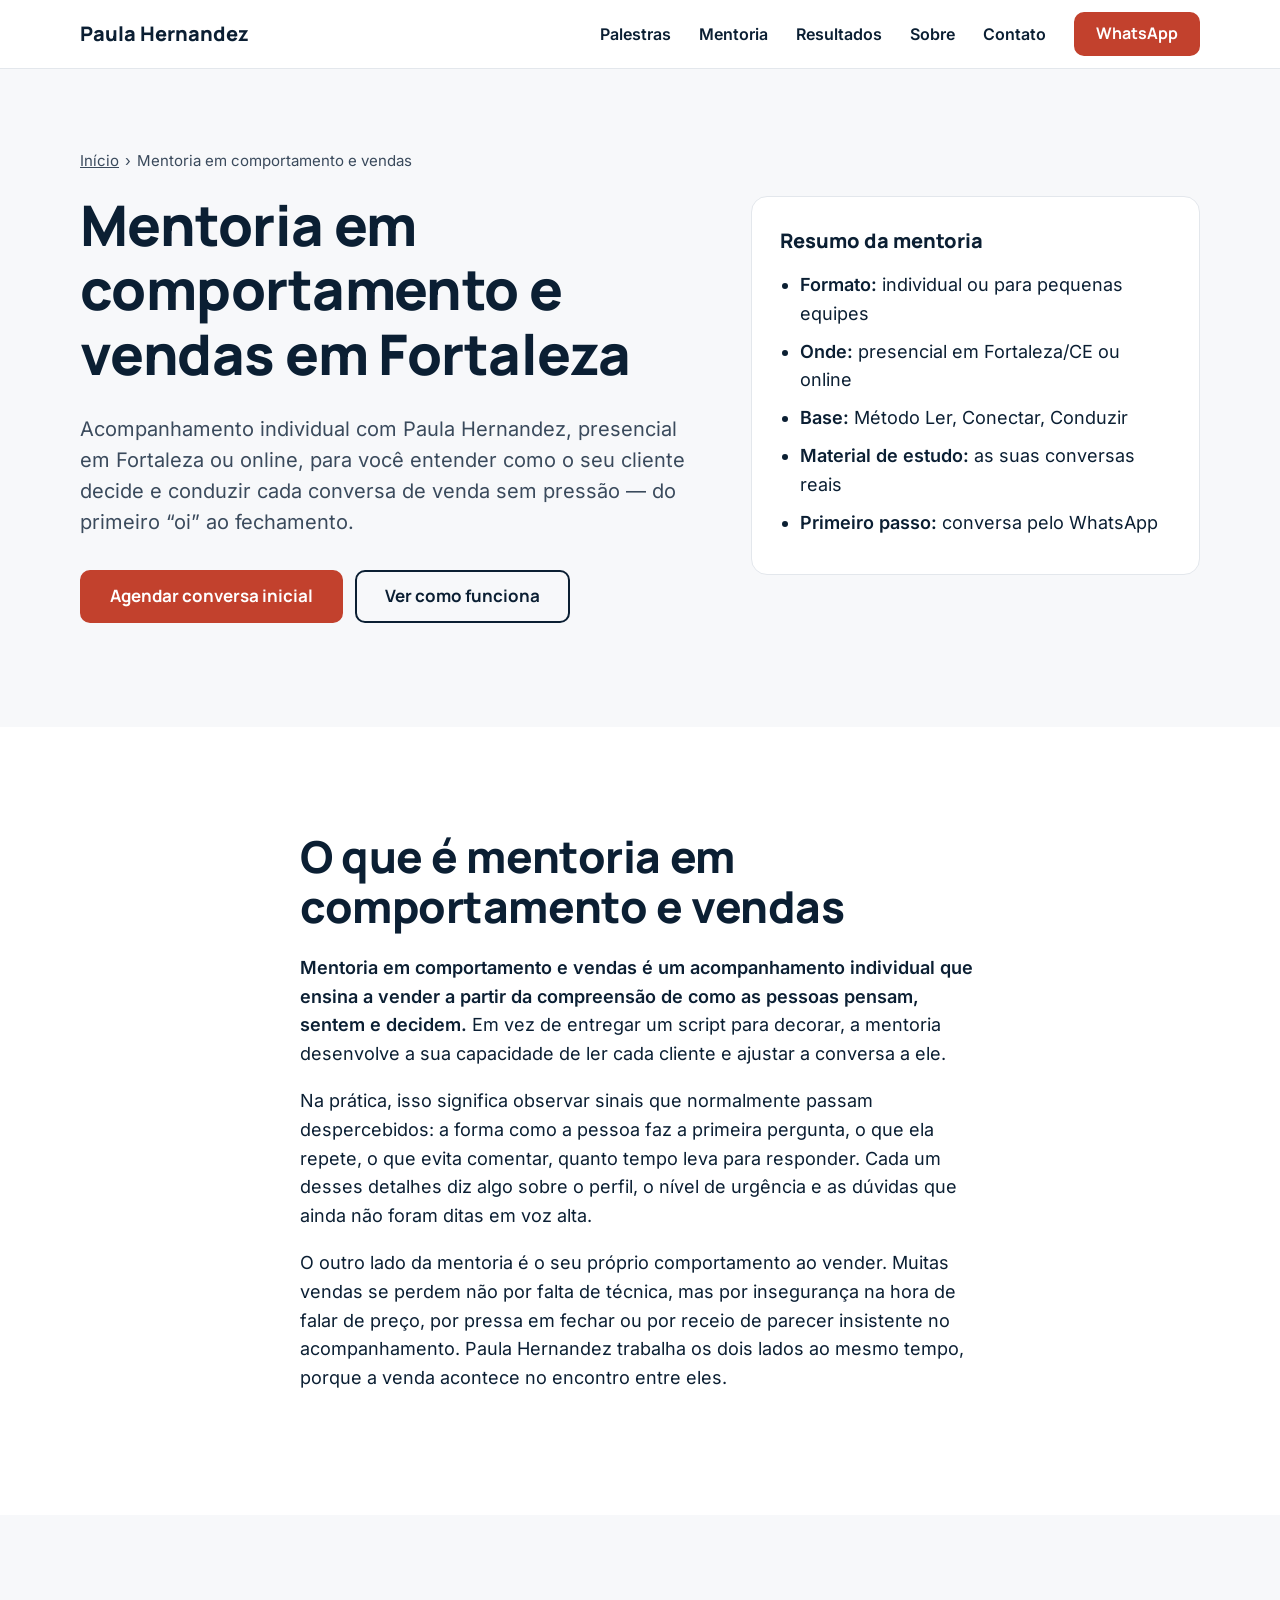
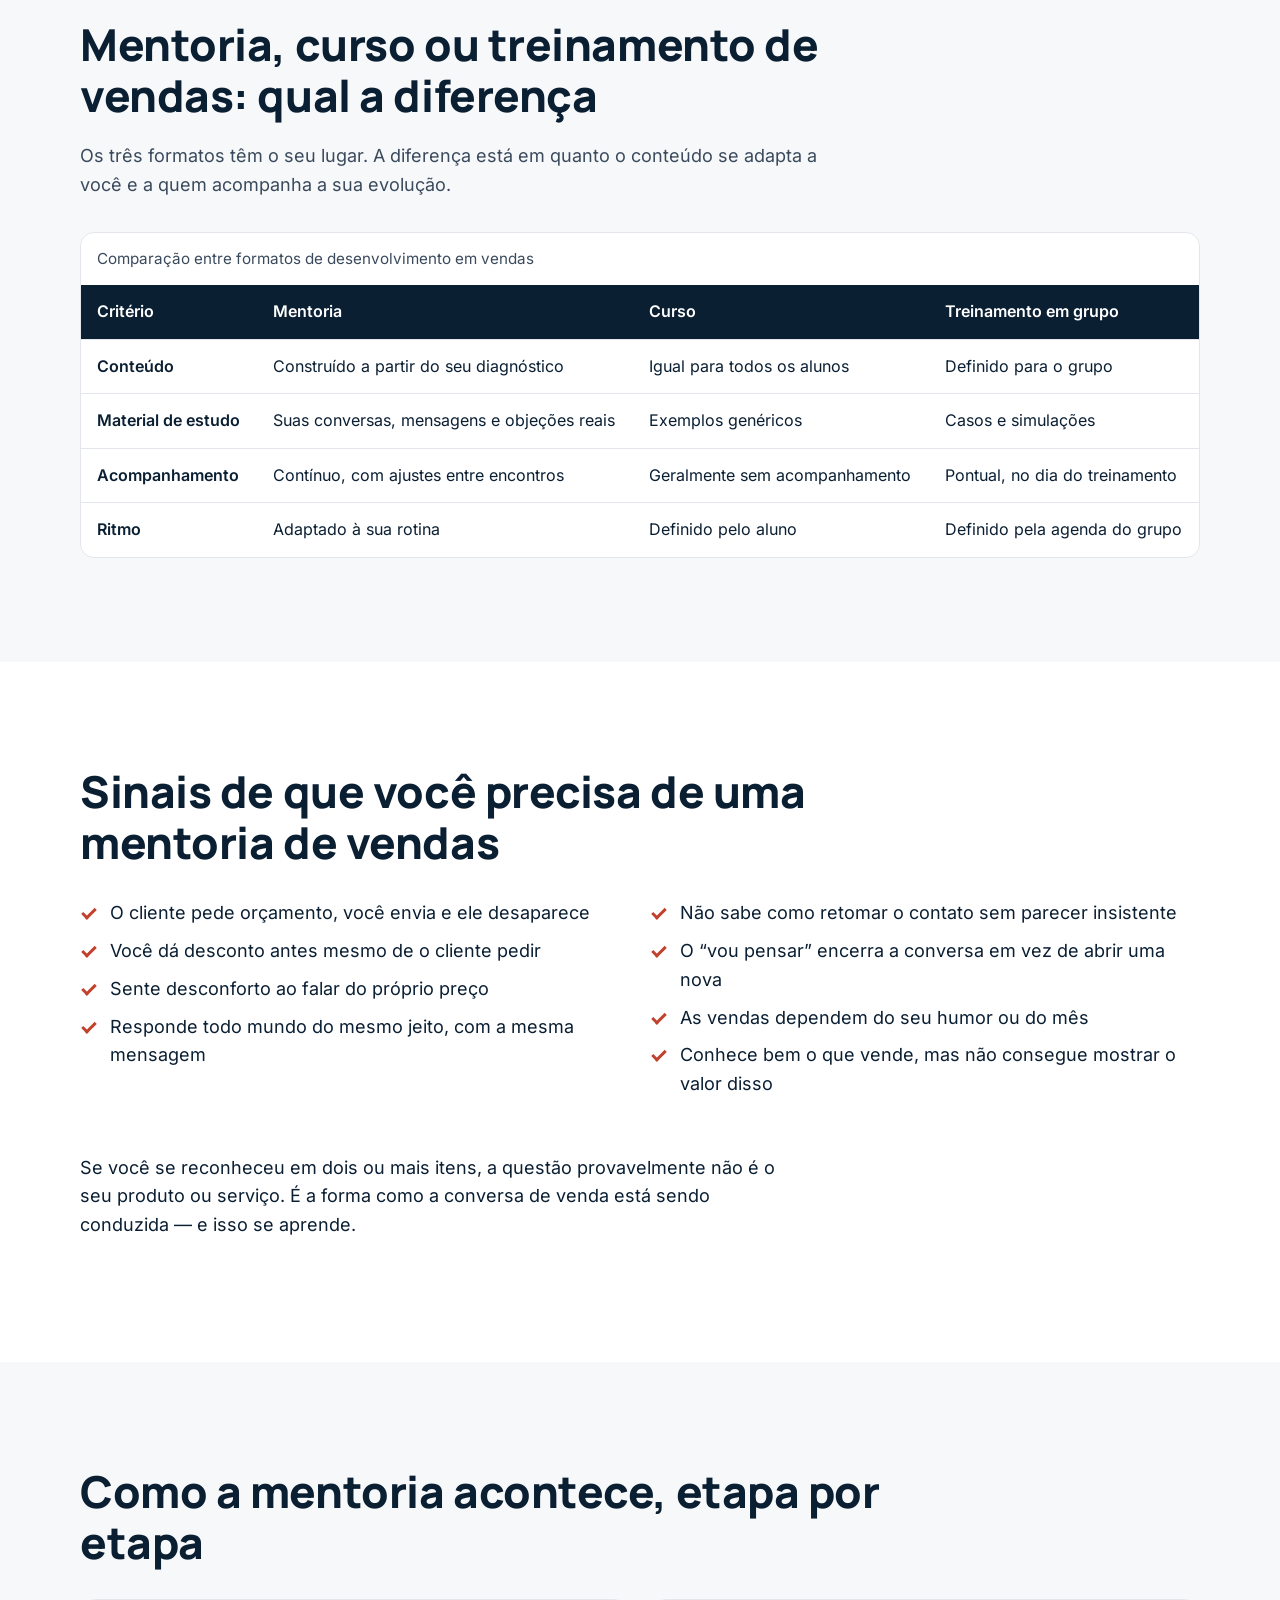
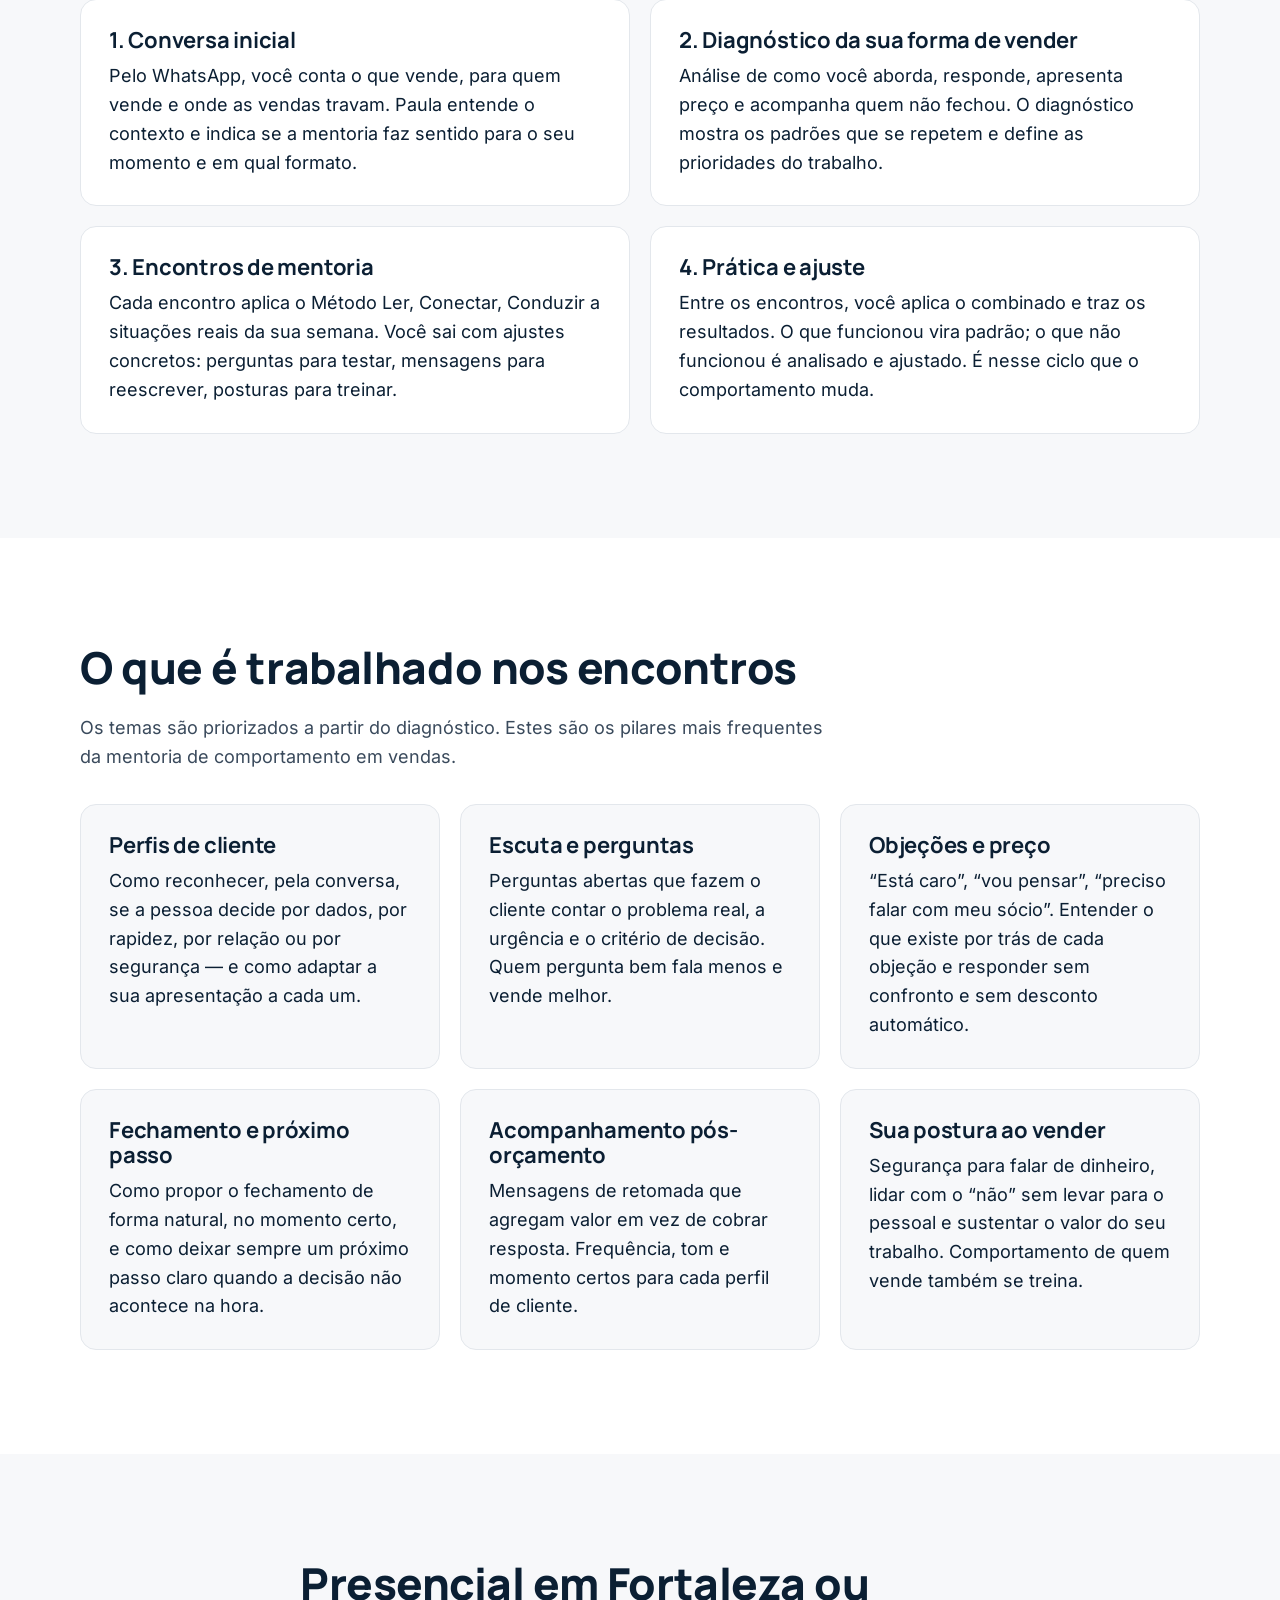
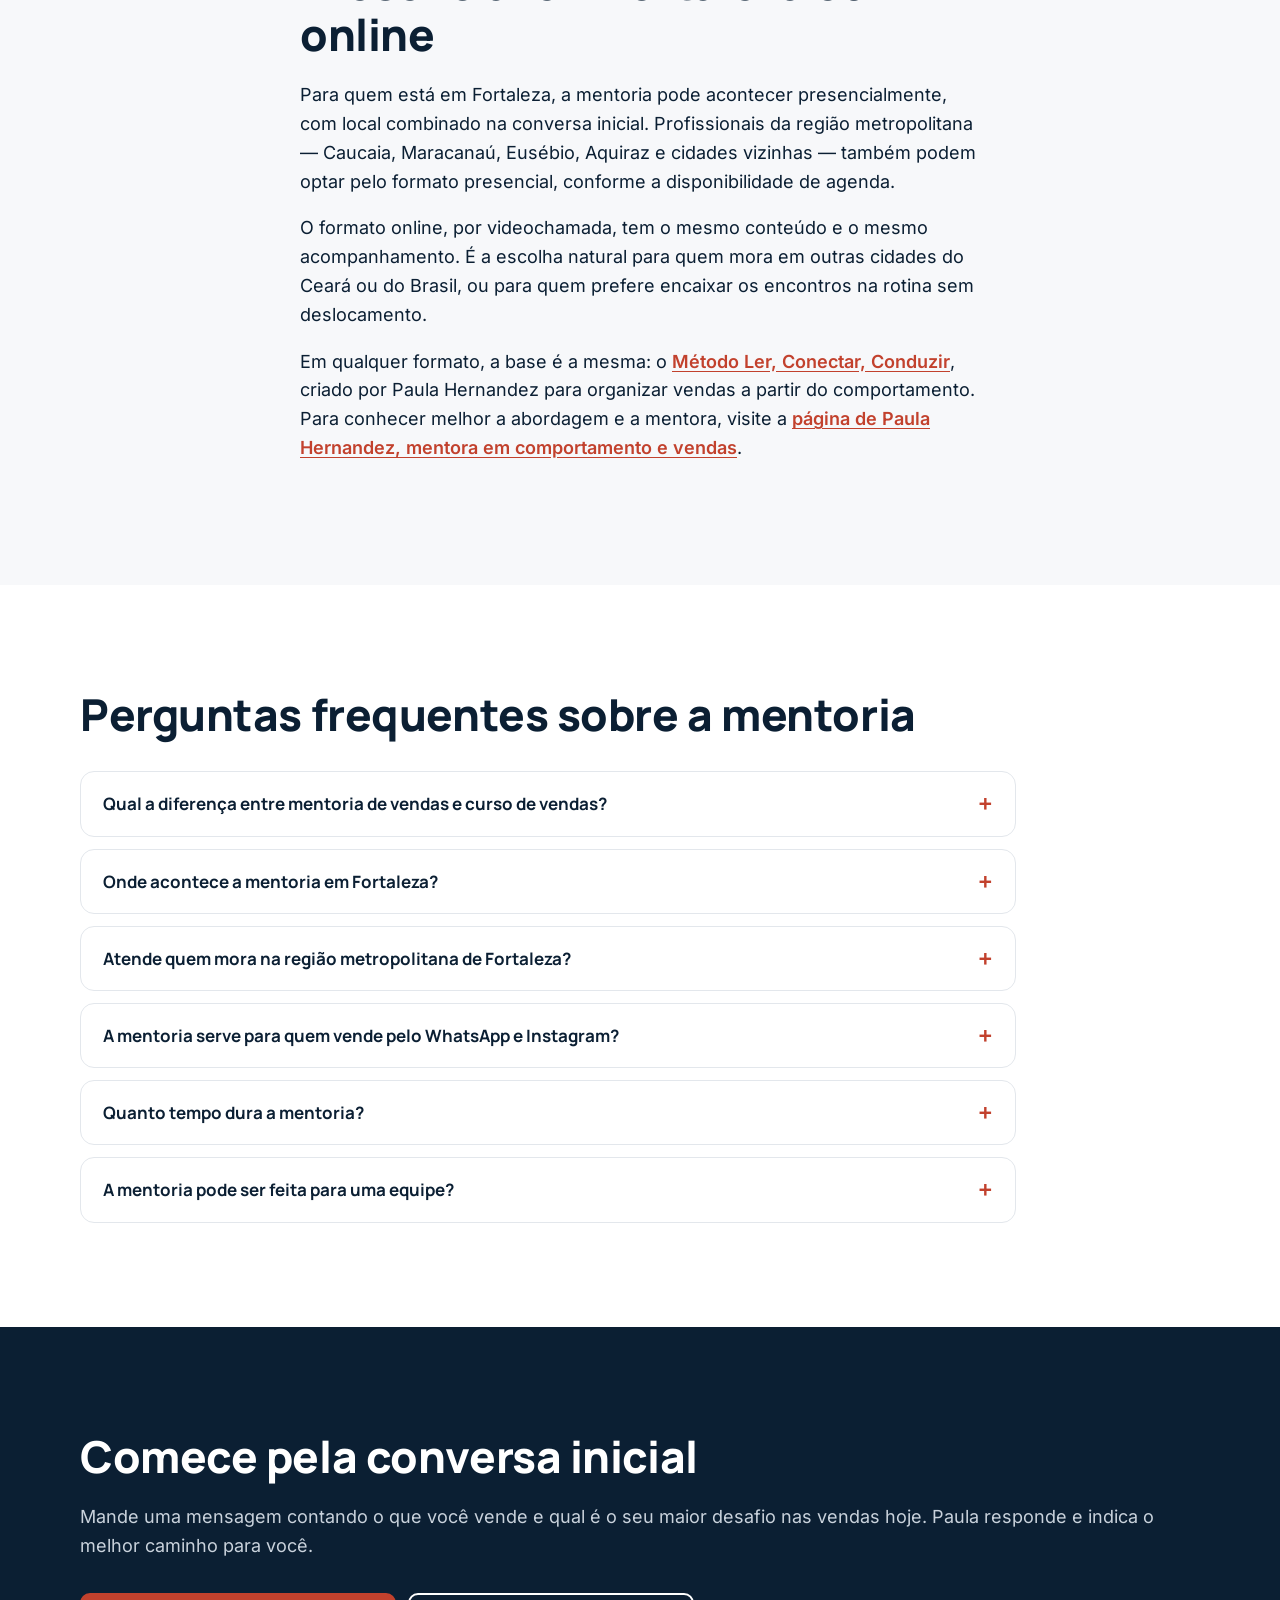
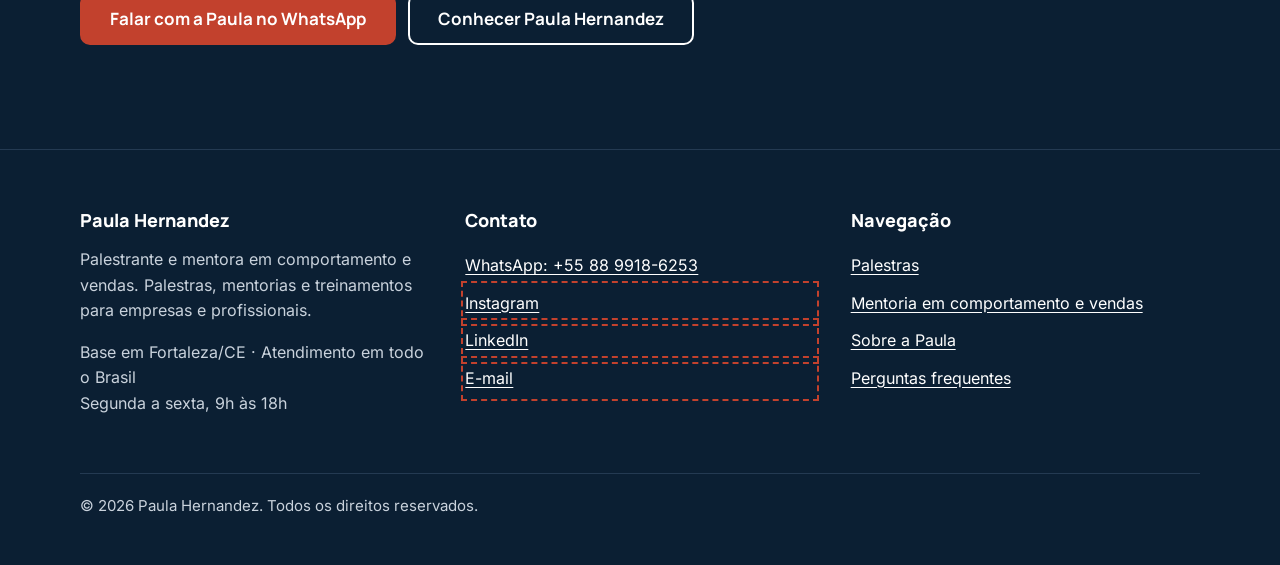
==== mentoria-em-comportamento-e-vendas-em-fortaleza/index.html @ c7774235 "Site estático Paula Hernandez: raiz + cluster de mentoria - Página raiz de vendas: hero, autoridade," ====
<!DOCTYPE html>
<html lang="pt-BR"><head>
<meta charset="UTF-8"/>
<meta name="viewport" content="width=device-width, initial-scale=1.0"/>
<title>Mentoria em Comportamento e Vendas em Fortaleza/CE</title>
<meta name="description" content="Mentoria individual em comportamento e vendas em Fortaleza, presencial ou online: leia o cliente, trate objeções sem pressão e feche mais com método próprio."/>
<meta name="robots" content="index, follow, max-image-preview:large, max-snippet:-1, max-video-preview:-1"/>
<link rel="canonical" href="https://paulahernandezoficial.com.br/mentoria-em-comportamento-e-vendas-em-fortaleza/"/>
<meta name="theme-color" content="#0B1F33"/>
<link rel="icon" type="image/webp" href="../favicon.webp"/>
<link rel="apple-touch-icon" href="../favicon.png"/>
<link rel="manifest" href="../site.webmanifest"/>
<meta name="author" content="Paula Hernandez"/>
<meta property="og:type" content="website"/>
<meta property="og:locale" content="pt_BR"/>
<meta property="og:site_name" content="Paula Hernandez"/>
<meta property="og:url" content="https://paulahernandezoficial.com.br/mentoria-em-comportamento-e-vendas-em-fortaleza/"/>
<meta property="og:title" content="Mentoria em Comportamento e Vendas em Fortaleza/CE"/>
<meta property="og:description" content="Mentoria individual em comportamento e vendas em Fortaleza, presencial ou online: leia o cliente, trate objeções sem pressão e feche mais com método próprio."/>
<meta property="og:image" content="https://paulahernandezoficial.com.br/og-paula-hernandez.png"/>
<meta property="og:image:width" content="1200"/>
<meta property="og:image:height" content="630"/>
<meta property="og:image:alt" content="Mentoria em comportamento e vendas em Fortaleza com Paula Hernandez"/>
<meta name="twitter:card" content="summary_large_image"/>
<meta name="twitter:title" content="Mentoria em Comportamento e Vendas em Fortaleza/CE"/>
<meta name="twitter:description" content="Mentoria individual em comportamento e vendas em Fortaleza, presencial ou online: leia o cliente, trate objeções sem pressão e feche mais com método próprio."/>
<meta name="twitter:image" content="https://paulahernandezoficial.com.br/og-paula-hernandez.png"/>
<link rel="preload" as="font" type="font/woff2" href="../assets/fontes/manrope-800.woff2" crossorigin/>
<link rel="preload" as="font" type="font/woff2" href="../assets/fontes/inter-400.woff2" crossorigin/>
<link rel="preload" as="font" type="font/woff2" href="../assets/fontes/manrope-700.woff2" crossorigin/>
<style>
@font-face{font-family:"Manrope";src:url(../assets/fontes/manrope-800.woff2) format("woff2");font-weight:800;font-style:normal;font-display:swap}
@font-face{font-family:"Manrope";src:url(../assets/fontes/manrope-700.woff2) format("woff2");font-weight:700;font-style:normal;font-display:swap}
@font-face{font-family:"Inter";src:url(../assets/fontes/inter-400.woff2) format("woff2");font-weight:400;font-style:normal;font-display:swap}
@font-face{font-family:"Inter";src:url(../assets/fontes/inter-600.woff2) format("woff2");font-weight:600;font-style:normal;font-display:swap}
:root{--marinho:#0B1F33;--terracota:#C2412D;--terracota-escuro:#A33523;--offwhite:#F7F8FA;--branco:#FFFFFF;--texto-2:#3A4A5C;--claro:#C9D2DC;--linha:#E3E7EC;--linha-escura:#243A52;--max:1160px}
*,*::before,*::after{box-sizing:border-box}
html{-webkit-text-size-adjust:100%;scroll-behavior:smooth}
body{margin:0;font-family:"Inter",system-ui,-apple-system,"Segoe UI",Roboto,sans-serif;font-weight:400;font-size:1.0625rem;line-height:1.6;color:var(--marinho);background:var(--offwhite);padding-bottom:80px}
@media(min-width:768px){body{font-size:1.125rem}}
@media(min-width:960px){body{padding-bottom:0}}
img{max-width:100%;height:auto;display:block}
a{color:var(--terracota)}
h1,h2,h3,h4{font-family:"Manrope",system-ui,-apple-system,"Segoe UI",Roboto,sans-serif;color:var(--marinho);line-height:1.15;letter-spacing:-.01em;margin:0 0 .5em}
h1,h2{font-weight:800}
h3,h4{font-weight:700}
[id]{scroll-margin-top:84px}
.wrap{max-width:var(--max);margin:0 auto;padding:0 20px}
.pular{position:absolute;left:-9999px;top:8px;background:var(--branco);color:var(--marinho);padding:12px 18px;z-index:50}
.pular:focus{left:16px}
.topo{position:sticky;top:0;z-index:40;background:var(--branco);border-bottom:1px solid var(--linha)}
.topo .wrap{display:flex;align-items:center;justify-content:space-between;gap:16px;min-height:68px}
.marca{font-family:"Manrope",system-ui,sans-serif;font-weight:800;font-size:1.25rem;color:var(--marinho);text-decoration:none;padding:10px 0}
.menu-desk{display:none}
.menu-mob summary{list-style:none;cursor:pointer;display:flex;align-items:center;min-height:48px;padding:0 18px;border:2px solid var(--marinho);border-radius:10px;font-weight:600;color:var(--marinho)}
.menu-mob summary::-webkit-details-marker{display:none}
.menu-mob ul{position:absolute;left:0;right:0;top:100%;margin:0;padding:8px 20px 20px;list-style:none;background:var(--branco);border-bottom:1px solid var(--linha)}
.menu-mob li{margin:0;border-bottom:1px solid var(--linha)}
.menu-mob li:last-child{border-bottom:0}
.menu-mob a{display:flex;align-items:center;min-height:52px;color:var(--marinho);text-decoration:none;font-weight:600}
@media(min-width:960px){
.menu-mob{display:none}
.menu-desk{display:flex;align-items:center;gap:28px;list-style:none;margin:0;padding:0}
.menu-desk li{margin:0}
.menu-desk a:not(.btn){color:var(--marinho);text-decoration:none;font-weight:600;font-size:1rem}
.menu-desk .btn{min-height:44px;padding:10px 20px;font-size:1rem}
}
.hero{padding:40px 0 64px}
.hero .wrap{display:grid;gap:40px}
@media(min-width:960px){.hero{padding:80px 0 104px}.hero .wrap{grid-template-columns:1.15fr .85fr;align-items:center;gap:64px}}
.selo{display:block;font-size:.875rem;font-weight:600;letter-spacing:.06em;text-transform:uppercase;color:var(--terracota);margin:0 0 16px}
.hero h1{font-size:clamp(2.125rem,1.5rem + 2.8vw,3.5rem);max-width:14em}
.sub{font-size:1.25rem;line-height:1.55;color:var(--texto-2);max-width:32em;margin:0}
.botoes{display:flex;flex-direction:column;gap:12px;margin-top:32px}
@media(min-width:560px){.botoes{flex-direction:row;flex-wrap:wrap}}
.btn{display:inline-flex;align-items:center;justify-content:center;text-align:center;min-height:52px;padding:14px 28px;border-radius:10px;border:2px solid transparent;font-family:"Manrope",system-ui,sans-serif;font-weight:700;font-size:1.0625rem;line-height:1.2;text-decoration:none}
.btn-p{background:var(--terracota);border-color:var(--terracota);color:var(--branco)}
.btn-p:hover{background:var(--terracota-escuro);border-color:var(--terracota-escuro);color:var(--branco)}
.btn-s{border-color:var(--marinho);color:var(--marinho)}
.btn-s:hover{background:var(--marinho);color:var(--branco)}
.hero-nota{margin:20px 0 0;font-size:1rem;color:var(--texto-2)}
.hero-foto{margin:0;justify-self:center;width:100%;max-width:440px}
.hero-foto img{width:100%;aspect-ratio:4/5;object-fit:cover;border-radius:16px;background:var(--linha)}
.barra-cta{position:fixed;left:0;right:0;bottom:0;z-index:40;padding:12px 16px calc(12px + env(safe-area-inset-bottom));background:var(--branco);border-top:1px solid var(--linha)}
.barra-cta .btn{width:100%}
@media(min-width:960px){.barra-cta{display:none}}
.trilha{font-size:.9375rem;color:var(--texto-2);margin:0 0 20px}
.trilha ol{list-style:none;padding:0;margin:0;display:flex;flex-wrap:wrap;gap:6px}
.trilha li{margin:0}
.trilha li+li::before{content:"›";margin-right:6px}
.trilha a{color:var(--texto-2)}
.cartao-hero{background:var(--branco);border:1px solid var(--linha);border-radius:16px;padding:28px}
.cartao-hero-titulo{font-family:"Manrope",system-ui,sans-serif;font-weight:800;font-size:1.25rem;margin:0 0 14px}
.cartao-hero ul{margin:0;padding-left:1.1em}
.cartao-hero li{margin-bottom:.5em}
.cartao-hero strong{font-weight:600}
</style>
<link rel="preload" as="style" href="../assets/style.css" onload="this.onload=null;this.rel='stylesheet'"/>
<noscript><link rel="stylesheet" href="../assets/style.css"/></noscript>
<script type="application/ld+json">
{
  "@context": "https://schema.org",
  "@graph": [
    {
      "@type": "Service",
      "@id": "https://paulahernandezoficial.com.br/mentoria-em-comportamento-e-vendas-em-fortaleza/#servico",
      "name": "Mentoria em comportamento e vendas em Fortaleza",
      "alternateName": ["Mentoria de vendas em Fortaleza", "Mentoria em comportamento de vendas"],
      "serviceType": "Mentoria em comportamento e vendas",
      "description": "Mentoria individual, presencial em Fortaleza/CE ou online, que ensina a ler o perfil do cliente, criar conexão e conduzir a decisão de compra com o Método Ler, Conectar, Conduzir.",
      "url": "https://paulahernandezoficial.com.br/mentoria-em-comportamento-e-vendas-em-fortaleza/",
      "provider": {"@id": "https://paulahernandezoficial.com.br/#negocio"},
      "areaServed": [
        {"@type": "City", "name": "Fortaleza", "sameAs": "https://www.wikidata.org/wiki/Q43463"},
        {"@type": "State", "name": "Ceará"},
        {"@type": "Country", "name": "Brasil"}
      ],
      "availableChannel": [
        {"@type": "ServiceChannel", "name": "Presencial em Fortaleza", "serviceLocation": {"@type": "Place", "address": {"@type": "PostalAddress", "addressLocality": "Fortaleza", "addressRegion": "CE", "addressCountry": "BR"}}},
        {"@type": "ServiceChannel", "name": "Online por videochamada", "serviceUrl": "https://wa.me/558899186253"}
      ],
      "audience": {"@type": "Audience", "audienceType": "Profissionais liberais, empreendedores, prestadores de serviço e pequenas equipes de vendas"},
      "about": [
        {"@id": "https://www.wikidata.org/wiki/Q194189"},
        {"@id": "https://www.wikidata.org/wiki/Q3769299"},
        {"@id": "https://www.wikidata.org/wiki/Q301468"},
        {"@id": "https://www.wikidata.org/wiki/Q967647"}
      ]
    },
    {
      "@type": "WebPage",
      "@id": "https://paulahernandezoficial.com.br/mentoria-em-comportamento-e-vendas-em-fortaleza/#webpage",
      "url": "https://paulahernandezoficial.com.br/mentoria-em-comportamento-e-vendas-em-fortaleza/",
      "name": "Mentoria em Comportamento e Vendas em Fortaleza/CE",
      "description": "Mentoria individual em comportamento e vendas em Fortaleza, presencial ou online: leia o cliente, trate objeções sem pressão e feche mais com método próprio.",
      "inLanguage": "pt-BR",
      "isPartOf": {"@id": "https://paulahernandezoficial.com.br/#site"},
      "about": {"@id": "https://paulahernandezoficial.com.br/mentoria-em-comportamento-e-vendas-em-fortaleza/#servico"},
      "mainEntity": {"@id": "https://paulahernandezoficial.com.br/mentoria-em-comportamento-e-vendas-em-fortaleza/#servico"},
      "author": {"@id": "https://paulahernandezoficial.com.br/#paula"},
      "breadcrumb": {"@id": "https://paulahernandezoficial.com.br/mentoria-em-comportamento-e-vendas-em-fortaleza/#trilha"},
      "primaryImageOfPage": {"@type": "ImageObject", "url": "https://paulahernandezoficial.com.br/og-paula-hernandez.png", "width": 1200, "height": 630},
      "dateModified": "2026-09-28"
    },
    {
      "@type": "BreadcrumbList",
      "@id": "https://paulahernandezoficial.com.br/mentoria-em-comportamento-e-vendas-em-fortaleza/#trilha",
      "itemListElement": [
        {"@type": "ListItem", "position": 1, "name": "Início", "item": "https://paulahernandezoficial.com.br/"},
        {"@type": "ListItem", "position": 2, "name": "Mentoria em comportamento e vendas em Fortaleza", "item": "https://paulahernandezoficial.com.br/mentoria-em-comportamento-e-vendas-em-fortaleza/"}
      ]
    },
    {
      "@type": "FAQPage",
      "@id": "https://paulahernandezoficial.com.br/mentoria-em-comportamento-e-vendas-em-fortaleza/#perguntas",
      "isPartOf": {"@id": "https://paulahernandezoficial.com.br/mentoria-em-comportamento-e-vendas-em-fortaleza/#webpage"},
      "mainEntity": [
        {"@type": "Question", "name": "Qual a diferença entre mentoria de vendas e curso de vendas?", "acceptedAnswer": {"@type": "Answer", "text": "A mentoria é individual e trabalha as suas conversas reais; o curso ensina o mesmo conteúdo para todos. Na mentoria, o diagnóstico, os exercícios e os ajustes são feitos sobre o que você vende e para quem você vende."}},
        {"@type": "Question", "name": "Onde acontece a mentoria em Fortaleza?", "acceptedAnswer": {"@type": "Answer", "text": "O local dos encontros presenciais em Fortaleza é combinado na conversa inicial. Quem prefere, ou mora em outra cidade, faz a mentoria online por videochamada, com o mesmo conteúdo e acompanhamento."}},
        {"@type": "Question", "name": "Atende quem mora na região metropolitana de Fortaleza?", "acceptedAnswer": {"@type": "Answer", "text": "Sim. Profissionais de Caucaia, Maracanaú, Eusébio, Aquiraz e demais cidades da região metropolitana podem participar presencialmente, conforme combinado, ou online."}},
        {"@type": "Question", "name": "A mentoria serve para quem vende pelo WhatsApp e Instagram?", "acceptedAnswer": {"@type": "Answer", "text": "Sim, e esse é um dos focos. Boa parte das vendas de serviços hoje acontece por mensagem, e a leitura de comportamento se aplica ao texto: tempo de resposta, escolha de palavras, perguntas e sinais de interesse ou dúvida."}},
        {"@type": "Question", "name": "Quanto tempo dura a mentoria?", "acceptedAnswer": {"@type": "Answer", "text": "A duração é definida depois do diagnóstico, de acordo com o seu objetivo e o seu ritmo. O formato e a quantidade de encontros ficam combinados antes de começar."}},
        {"@type": "Question", "name": "A mentoria pode ser feita para uma equipe?", "acceptedAnswer": {"@type": "Answer", "text": "Sim. Pequenas equipes comerciais podem fazer a mentoria em conjunto, criando uma linguagem comum para ler clientes e conduzir negociações. O formato para equipes é ajustado na conversa inicial."}}
      ]
    }
  ]
}
</script>
</head>
<body>
<a class="pular" href="#conteudo">Pular para o conteúdo</a>

<header class="topo">
  <div class="wrap">
    <a class="marca" href="../">Paula Hernandez</a>
    <nav aria-label="Principal">
      <ul class="menu-desk">
        <li><a href="../#palestras">Palestras</a></li>
        <li><a href="./" aria-current="page">Mentoria</a></li>
        <li><a href="../#resultados">Resultados</a></li>
        <li><a href="../#sobre">Sobre</a></li>
        <li><a href="../#contato">Contato</a></li>
        <li><a class="btn btn-p" href="https://wa.me/558899186253?text=Ol%C3%A1%2C%20Paula!%20Vim%20pelo%20site." rel="noopener">WhatsApp</a></li>
      </ul>
      <details class="menu-mob">
        <summary>Menu</summary>
        <ul>
          <li><a href="../#palestras">Palestras</a></li>
          <li><a href="./" aria-current="page">Mentoria</a></li>
          <li><a href="../#resultados">Resultados</a></li>
          <li><a href="../#sobre">Sobre</a></li>
          <li><a href="../#contato">Contato</a></li>
        </ul>
      </details>
    </nav>
  </div>
</header>

<main id="conteudo">

<section class="hero" aria-labelledby="titulo-principal">
  <div class="wrap">
    <div>
      <nav class="trilha" aria-label="Você está em">
        <ol>
          <li><a href="../">Início</a></li>
          <li aria-current="page">Mentoria em comportamento e vendas</li>
        </ol>
      </nav>
      <h1 id="titulo-principal">Mentoria em comportamento e vendas em Fortaleza</h1>
      <p class="sub">Acompanhamento individual com Paula Hernandez, presencial em Fortaleza ou online, para você entender como o seu cliente decide e conduzir cada conversa de venda sem pressão — do primeiro “oi” ao fechamento.</p>
      <div class="botoes">
        <a class="btn btn-p" href="https://wa.me/558899186253?text=Ol%C3%A1%2C%20Paula!%20Quero%20saber%20mais%20sobre%20a%20mentoria%20em%20Fortaleza." rel="noopener">Agendar conversa inicial</a>
        <a class="btn btn-s" href="#etapas">Ver como funciona</a>
      </div>
    </div>
    <aside class="cartao-hero" aria-label="Resumo da mentoria">
      <p class="cartao-hero-titulo">Resumo da mentoria</p>
      <ul>
        <li><strong>Formato:</strong> individual ou para pequenas equipes</li>
        <li><strong>Onde:</strong> presencial em Fortaleza/CE ou online</li>
        <li><strong>Base:</strong> Método Ler, Conectar, Conduzir</li>
        <li><strong>Material de estudo:</strong> as suas conversas reais</li>
        <li><strong>Primeiro passo:</strong> conversa pelo WhatsApp</li>
      </ul>
    </aside>
  </div>
</section>

<section class="secao secao-branca" id="o-que-e" aria-labelledby="titulo-o-que-e">
  <div class="wrap texto">
    <h2 id="titulo-o-que-e">O que é mentoria em comportamento e vendas</h2>
    <p><strong>Mentoria em comportamento e vendas é um acompanhamento individual que ensina a vender a partir da compreensão de como as pessoas pensam, sentem e decidem.</strong> Em vez de entregar um script para decorar, a mentoria desenvolve a sua capacidade de ler cada cliente e ajustar a conversa a ele.</p>
    <p>Na prática, isso significa observar sinais que normalmente passam despercebidos: a forma como a pessoa faz a primeira pergunta, o que ela repete, o que evita comentar, quanto tempo leva para responder. Cada um desses detalhes diz algo sobre o perfil, o nível de urgência e as dúvidas que ainda não foram ditas em voz alta.</p>
    <p>O outro lado da mentoria é o seu próprio comportamento ao vender. Muitas vendas se perdem não por falta de técnica, mas por insegurança na hora de falar de preço, por pressa em fechar ou por receio de parecer insistente no acompanhamento. Paula Hernandez trabalha os dois lados ao mesmo tempo, porque a venda acontece no encontro entre eles.</p>
  </div>
</section>

<section class="secao" id="diferenca" aria-labelledby="titulo-diferenca">
  <div class="wrap">
    <h2 id="titulo-diferenca">Mentoria, curso ou treinamento de vendas: qual a diferença</h2>
    <p class="intro">Os três formatos têm o seu lugar. A diferença está em quanto o conteúdo se adapta a você e a quem acompanha a sua evolução.</p>
    <div class="tabela-rolagem">
      <table>
        <caption>Comparação entre formatos de desenvolvimento em vendas</caption>
        <thead>
          <tr><th scope="col">Critério</th><th scope="col">Mentoria</th><th scope="col">Curso</th><th scope="col">Treinamento em grupo</th></tr>
        </thead>
        <tbody>
          <tr><th scope="row">Conteúdo</th><td>Construído a partir do seu diagnóstico</td><td>Igual para todos os alunos</td><td>Definido para o grupo</td></tr>
          <tr><th scope="row">Material de estudo</th><td>Suas conversas, mensagens e objeções reais</td><td>Exemplos genéricos</td><td>Casos e simulações</td></tr>
          <tr><th scope="row">Acompanhamento</th><td>Contínuo, com ajustes entre encontros</td><td>Geralmente sem acompanhamento</td><td>Pontual, no dia do treinamento</td></tr>
          <tr><th scope="row">Ritmo</th><td>Adaptado à sua rotina</td><td>Definido pelo aluno</td><td>Definido pela agenda do grupo</td></tr>
        </tbody>
      </table>
    </div>
  </div>
</section>

<section class="secao secao-branca" id="sinais" aria-labelledby="titulo-sinais">
  <div class="wrap">
    <h2 id="titulo-sinais">Sinais de que você precisa de uma mentoria de vendas</h2>
    <div class="grade grade-2">
      <ul class="lista-check">
        <li>O cliente pede orçamento, você envia e ele desaparece</li>
        <li>Você dá desconto antes mesmo de o cliente pedir</li>
        <li>Sente desconforto ao falar do próprio preço</li>
        <li>Responde todo mundo do mesmo jeito, com a mesma mensagem</li>
      </ul>
      <ul class="lista-check">
        <li>Não sabe como retomar o contato sem parecer insistente</li>
        <li>O “vou pensar” encerra a conversa em vez de abrir uma nova</li>
        <li>As vendas dependem do seu humor ou do mês</li>
        <li>Conhece bem o que vende, mas não consegue mostrar o valor disso</li>
      </ul>
    </div>
    <p class="texto">Se você se reconheceu em dois ou mais itens, a questão provavelmente não é o seu produto ou serviço. É a forma como a conversa de venda está sendo conduzida — e isso se aprende.</p>
  </div>
</section>

<section class="secao" id="etapas" aria-labelledby="titulo-etapas">
  <div class="wrap">
    <h2 id="titulo-etapas">Como a mentoria acontece, etapa por etapa</h2>
    <div class="grade grade-2">
      <div class="cartao">
        <h3>1. Conversa inicial</h3>
        <p>Pelo WhatsApp, você conta o que vende, para quem vende e onde as vendas travam. Paula entende o contexto e indica se a mentoria faz sentido para o seu momento e em qual formato.</p>
      </div>
      <div class="cartao">
        <h3>2. Diagnóstico da sua forma de vender</h3>
        <p>Análise de como você aborda, responde, apresenta preço e acompanha quem não fechou. O diagnóstico mostra os padrões que se repetem e define as prioridades do trabalho.</p>
      </div>
      <div class="cartao">
        <h3>3. Encontros de mentoria</h3>
        <p>Cada encontro aplica o Método Ler, Conectar, Conduzir a situações reais da sua semana. Você sai com ajustes concretos: perguntas para testar, mensagens para reescrever, posturas para treinar.</p>
      </div>
      <div class="cartao">
        <h3>4. Prática e ajuste</h3>
        <p>Entre os encontros, você aplica o combinado e traz os resultados. O que funcionou vira padrão; o que não funcionou é analisado e ajustado. É nesse ciclo que o comportamento muda.</p>
      </div>
    </div>
  </div>
</section>

<section class="secao secao-branca" id="conteudos" aria-labelledby="titulo-conteudos">
  <div class="wrap">
    <h2 id="titulo-conteudos">O que é trabalhado nos encontros</h2>
    <p class="intro">Os temas são priorizados a partir do diagnóstico. Estes são os pilares mais frequentes da mentoria de comportamento em vendas.</p>
    <div class="grade grade-3">
      <div class="cartao">
        <h3>Perfis de cliente</h3>
        <p>Como reconhecer, pela conversa, se a pessoa decide por dados, por rapidez, por relação ou por segurança — e como adaptar a sua apresentação a cada um.</p>
      </div>
      <div class="cartao">
        <h3>Escuta e perguntas</h3>
        <p>Perguntas abertas que fazem o cliente contar o problema real, a urgência e o critério de decisão. Quem pergunta bem fala menos e vende melhor.</p>
      </div>
      <div class="cartao">
        <h3>Objeções e preço</h3>
        <p>“Está caro”, “vou pensar”, “preciso falar com meu sócio”. Entender o que existe por trás de cada objeção e responder sem confronto e sem desconto automático.</p>
      </div>
      <div class="cartao">
        <h3>Fechamento e próximo passo</h3>
        <p>Como propor o fechamento de forma natural, no momento certo, e como deixar sempre um próximo passo claro quando a decisão não acontece na hora.</p>
      </div>
      <div class="cartao">
        <h3>Acompanhamento pós-orçamento</h3>
        <p>Mensagens de retomada que agregam valor em vez de cobrar resposta. Frequência, tom e momento certos para cada perfil de cliente.</p>
      </div>
      <div class="cartao">
        <h3>Sua postura ao vender</h3>
        <p>Segurança para falar de dinheiro, lidar com o “não” sem levar para o pessoal e sustentar o valor do seu trabalho. Comportamento de quem vende também se treina.</p>
      </div>
    </div>
  </div>
</section>

<section class="secao" id="fortaleza" aria-labelledby="titulo-fortaleza">
  <div class="wrap texto">
    <h2 id="titulo-fortaleza">Presencial em Fortaleza ou online</h2>
    <p>Para quem está em Fortaleza, a mentoria pode acontecer presencialmente, com local combinado na conversa inicial. Profissionais da região metropolitana — Caucaia, Maracanaú, Eusébio, Aquiraz e cidades vizinhas — também podem optar pelo formato presencial, conforme a disponibilidade de agenda.</p>
    <p>O formato online, por videochamada, tem o mesmo conteúdo e o mesmo acompanhamento. É a escolha natural para quem mora em outras cidades do Ceará ou do Brasil, ou para quem prefere encaixar os encontros na rotina sem deslocamento.</p>
    <p>Em qualquer formato, a base é a mesma: o <a class="link-seta" href="../#metodo">Método Ler, Conectar, Conduzir</a>, criado por Paula Hernandez para organizar vendas a partir do comportamento. Para conhecer melhor a abordagem e a mentora, visite a <a class="link-seta" href="../">página de Paula Hernandez, mentora em comportamento e vendas</a>.</p>
  </div>
</section>

<section class="secao secao-branca" id="perguntas" aria-labelledby="titulo-perguntas">
  <div class="wrap">
    <h2 id="titulo-perguntas">Perguntas frequentes sobre a mentoria</h2>
    <div class="faq">
      <details>
        <summary>Qual a diferença entre mentoria de vendas e curso de vendas?</summary>
        <p>A mentoria é individual e trabalha as suas conversas reais; o curso ensina o mesmo conteúdo para todos. Na mentoria, o diagnóstico, os exercícios e os ajustes são feitos sobre o que você vende e para quem você vende.</p>
      </details>
      <details>
        <summary>Onde acontece a mentoria em Fortaleza?</summary>
        <p>O local dos encontros presenciais em Fortaleza é combinado na conversa inicial. Quem prefere, ou mora em outra cidade, faz a mentoria online por videochamada, com o mesmo conteúdo e acompanhamento.</p>
      </details>
      <details>
        <summary>Atende quem mora na região metropolitana de Fortaleza?</summary>
        <p>Sim. Profissionais de Caucaia, Maracanaú, Eusébio, Aquiraz e demais cidades da região metropolitana podem participar presencialmente, conforme combinado, ou online.</p>
      </details>
      <details>
        <summary>A mentoria serve para quem vende pelo WhatsApp e Instagram?</summary>
        <p>Sim, e esse é um dos focos. Boa parte das vendas de serviços hoje acontece por mensagem, e a leitura de comportamento se aplica ao texto: tempo de resposta, escolha de palavras, perguntas e sinais de interesse ou dúvida.</p>
      </details>
      <details>
        <summary>Quanto tempo dura a mentoria?</summary>
        <p>A duração é definida depois do diagnóstico, de acordo com o seu objetivo e o seu ritmo. O formato e a quantidade de encontros ficam combinados antes de começar.</p>
      </details>
      <details>
        <summary>A mentoria pode ser feita para uma equipe?</summary>
        <p>Sim. Pequenas equipes comerciais podem fazer a mentoria em conjunto, criando uma linguagem comum para ler clientes e conduzir negociações. O formato para equipes é ajustado na conversa inicial.</p>
      </details>
    </div>
  </div>
</section>

<section class="secao secao-escura conversao" aria-labelledby="titulo-chamada">
  <div class="wrap">
    <h2 id="titulo-chamada">Comece pela conversa inicial</h2>
    <p>Mande uma mensagem contando o que você vende e qual é o seu maior desafio nas vendas hoje. Paula responde e indica o melhor caminho para você.</p>
    <div class="botoes">
      <a class="btn btn-p" href="https://wa.me/558899186253?text=Ol%C3%A1%2C%20Paula!%20Quero%20saber%20mais%20sobre%20a%20mentoria%20em%20Fortaleza." rel="noopener">Falar com a Paula no WhatsApp</a>
      <a class="btn btn-claro" href="../">Conhecer Paula Hernandez</a>
    </div>
  </div>
</section>

</main>

<footer class="rodape">
  <div class="wrap">
    <div class="grade grade-3">
      <div>
        <p class="rodape-titulo">Paula Hernandez</p>
        <p>Palestrante e mentora em comportamento e vendas. Palestras, mentorias e treinamentos para empresas e profissionais.</p>
        <p>Base em Fortaleza/CE · Atendimento em todo o Brasil<br/>Segunda a sexta, 9h às 18h</p>
      </div>
      <div>
        <p class="rodape-titulo">Contato</p>
        <ul>
          <li><a href="https://wa.me/558899186253" rel="noopener">WhatsApp: +55 88 9918-6253</a></li>
          <li class="pendente"><a href="https://www.instagram.com/PREENCHER" rel="noopener">Instagram</a></li>
          <li class="pendente"><a href="https://www.linkedin.com/in/PREENCHER" rel="noopener">LinkedIn</a></li>
          <li class="pendente"><a href="mailto:PREENCHER-EMAIL">E-mail</a></li>
        </ul>
      </div>
      <nav aria-label="Rodapé">
        <p class="rodape-titulo">Navegação</p>
        <ul>
          <li><a href="../#palestras">Palestras</a></li>
          <li><a href="./">Mentoria em comportamento e vendas</a></li>
          <li><a href="../#sobre">Sobre a Paula</a></li>
          <li><a href="#perguntas">Perguntas frequentes</a></li>
        </ul>
      </nav>
    </div>
    <p class="rodape-base">© 2026 Paula Hernandez. Todos os direitos reservados.</p>
  </div>
</footer>

<div class="barra-cta">
  <a class="btn btn-p" href="https://wa.me/558899186253?text=Ol%C3%A1%2C%20Paula!%20Vim%20pelo%20site." rel="noopener">Fale comigo pelo WhatsApp</a>
</div>
</body>
</html>
---- assets/style.css ----
/* Paula Hernandez — CSS compartilhado. Crítico (@font-face, reset, :root, topo, hero, barra fixa) fica inline em cada página. */

a:hover{color:var(--terracota-escuro)}
a:focus-visible,summary:focus-visible,.btn:focus-visible{outline:3px solid var(--terracota);outline-offset:3px}
p{margin:0 0 1em}
ul,ol{margin:0 0 1.2em;padding-left:1.2em}
li{margin-bottom:.5em}
strong{font-weight:600;color:var(--marinho)}

/* ---------- Seções ---------- */
.secao{padding:72px 0}
@media(min-width:960px){.secao{padding:104px 0}}
.secao-branca{background:var(--branco)}
.secao-escura{background:var(--marinho);color:var(--branco)}
.secao-escura h2,.secao-escura h3,.secao-escura strong{color:var(--branco)}
.secao-escura .selo{color:var(--claro)}
.secao-escura p,.secao-escura li{color:var(--claro)}
.secao h2{font-size:clamp(1.875rem,1.35rem + 2.2vw,2.75rem);max-width:20em}
.secao h3{font-size:1.25rem}
@media(min-width:960px){.secao h3{font-size:1.375rem}}
.cabecalho-secao{max-width:42em;margin-bottom:40px}
.cabecalho-secao p{font-size:1.125rem;color:var(--texto-2)}
.secao-escura .cabecalho-secao p{color:var(--claro)}
.texto{max-width:40em}
.acoes-secao{margin-top:40px}

/* ---------- Grades e cartões ---------- */
.grade{display:grid;gap:20px}
@media(min-width:640px){.grade-2{grid-template-columns:repeat(2,1fr)}.grade-3{grid-template-columns:repeat(2,1fr)}.grade-4{grid-template-columns:repeat(2,1fr)}}
@media(min-width:960px){.grade-3{grid-template-columns:repeat(3,1fr)}.grade-4{grid-template-columns:repeat(4,1fr)}}
.cartao{background:var(--branco);border:1px solid var(--linha);border-radius:16px;padding:28px}
.secao-branca .cartao{background:var(--offwhite)}
.cartao h3{margin-bottom:.4em}
.cartao p:last-child,.cartao ul:last-child,.cartao dl:last-child{margin-bottom:0}

/* ---------- Autoridade ---------- */
.numeros{display:grid;grid-template-columns:repeat(2,minmax(0,1fr));gap:28px 20px;margin:0 0 56px;padding:0;list-style:none}
@media(min-width:960px){.numeros{grid-template-columns:repeat(4,minmax(0,1fr))}}
.numeros li{margin:0;border-top:3px solid var(--terracota);padding-top:16px}
.numero{display:block;overflow-wrap:anywhere;font-family:"Manrope",system-ui,sans-serif;font-weight:800;font-size:clamp(2rem,1.6rem + 1.6vw,2.75rem);line-height:1.1;color:var(--marinho)}
.numero-rotulo{display:block;color:var(--texto-2);font-size:1rem;margin-top:6px}
.empresas{display:flex;flex-wrap:wrap;gap:10px;list-style:none;padding:0;margin:16px 0 0}
.empresas li{margin:0;padding:10px 18px;border:1px solid var(--linha);border-radius:999px;font-weight:600;color:var(--marinho);background:var(--offwhite)}
.subtitulo{font-family:"Manrope",system-ui,sans-serif;font-weight:700;font-size:1.25rem;color:var(--marinho);margin:0 0 8px}

/* ---------- Palestras ---------- */
.palestra{border-top:4px solid var(--terracota)}
.palestra dl{margin:20px 0 0;display:grid;gap:14px}
.palestra dt{font-size:.875rem;font-weight:600;text-transform:uppercase;letter-spacing:.05em;color:var(--texto-2)}
.palestra dd{margin:2px 0 0}

/* ---------- Método (passos numerados) ---------- */
.passos{counter-reset:passo;list-style:none;padding:0;display:grid;gap:20px;margin:0 0 48px}
@media(min-width:960px){.passos{grid-template-columns:repeat(3,1fr)}}
.passos>li{counter-increment:passo;background:var(--branco);border:1px solid var(--linha);border-radius:16px;padding:28px;margin:0}
.secao-branca .passos>li{background:var(--offwhite)}
.passos>li::before{content:counter(passo,decimal-leading-zero);display:block;font-family:"Manrope",system-ui,sans-serif;font-weight:800;font-size:1.5rem;color:var(--terracota);margin-bottom:8px}
.passos p:last-child{margin-bottom:0}

/* ---------- Listas ---------- */
.lista-check{list-style:none;padding:0}
.lista-check li{position:relative;padding-left:30px}
.lista-check li::before{content:"";position:absolute;left:2px;top:.5em;width:14px;height:8px;border-left:3px solid var(--terracota);border-bottom:3px solid var(--terracota);transform:rotate(-45deg)}

/* ---------- Depoimentos ---------- */
.depoimento{margin:0;background:var(--branco);border-radius:16px;padding:32px 28px;display:flex;flex-direction:column;justify-content:space-between;gap:24px}
.depoimento blockquote{margin:0;font-family:"Manrope",system-ui,sans-serif;font-weight:700;font-size:1.1875rem;line-height:1.5;color:var(--marinho)}
.depoimento blockquote::before{content:"“";display:block;font-size:3.5rem;line-height:.8;color:var(--terracota);margin-bottom:8px}
.depoimento blockquote p{margin:0;color:var(--marinho)}
.depoimento figcaption{color:var(--texto-2);font-size:1rem;border-top:1px solid var(--linha);padding-top:16px}
.depoimento figcaption strong{display:block;color:var(--marinho)}

/* ---------- Sobre ---------- */
.sobre{display:grid;gap:40px}
@media(min-width:960px){.sobre{grid-template-columns:1.4fr 1fr;align-items:start}}
.ficha{background:var(--offwhite);border:1px solid var(--linha);border-radius:16px;padding:28px}
.ficha dl{margin:0;display:grid;gap:16px}
.ficha dt{font-size:.875rem;font-weight:600;text-transform:uppercase;letter-spacing:.05em;color:var(--texto-2)}
.ficha dd{margin:2px 0 0;color:var(--marinho)}

/* ---------- Áreas de atuação ---------- */
.area{padding:24px}
.area h3{font-size:1.1875rem}

/* ---------- Tabela comparativa ---------- */
.tabela-rolagem{overflow-x:auto;border:1px solid var(--linha);border-radius:14px;background:var(--branco)}
table{border-collapse:collapse;width:100%;min-width:560px;font-size:1rem}
caption{text-align:left;padding:14px 16px;color:var(--texto-2);font-size:.95rem}
th,td{text-align:left;padding:14px 16px;border-top:1px solid var(--linha);vertical-align:top}
thead th{background:var(--marinho);color:var(--branco);font-weight:600;border-top:0}
tbody th{font-weight:600;color:var(--marinho)}

/* ---------- FAQ ---------- */
.faq{display:grid;gap:12px;max-width:52em}
.faq details{background:var(--branco);border:1px solid var(--linha);border-radius:14px;padding:0 22px}
.faq summary{cursor:pointer;padding:18px 32px 18px 0;min-height:56px;font-family:"Manrope",system-ui,sans-serif;font-weight:700;color:var(--marinho);font-size:1.0625rem;list-style:none;position:relative}
.faq summary::-webkit-details-marker{display:none}
.faq summary::after{content:"+";position:absolute;right:0;top:12px;font-size:1.6rem;color:var(--terracota)}
.faq details[open] summary::after{content:"−"}
.faq details p{padding-bottom:18px;margin:0;color:var(--texto-2)}

/* ---------- Chamada de conversão ---------- */
.conversao{text-align:left}
.conversao .grade{margin:32px 0 40px}
.publico{border:1px solid var(--linha-escura);border-radius:16px;padding:28px}
.publico h3{margin-bottom:.5em}
.btn-claro{border-color:var(--branco);color:var(--branco)}
.btn-claro:hover{background:var(--branco);color:var(--marinho)}

/* ---------- Rodapé ---------- */
.rodape{background:var(--marinho);color:var(--claro);padding:56px 0 32px;font-size:1rem;border-top:1px solid var(--linha-escura)}
.rodape a{color:var(--branco);text-decoration:underline;text-underline-offset:3px;display:inline-block;padding:6px 0}
.rodape a:hover{color:var(--branco)}
.rodape-titulo{font-family:"Manrope",system-ui,sans-serif;font-weight:800;color:var(--branco);font-size:1.125rem;margin-bottom:12px}
.rodape ul{list-style:none;padding:0;margin:0}
.rodape li{margin:0}
.rodape .grade{gap:36px}
.rodape-base{border-top:1px solid var(--linha-escura);margin-top:40px;padding-top:20px;font-size:.9375rem}

/* ---------- Utilidades ---------- */
.link-seta{font-weight:600;text-underline-offset:3px}
.pendente{outline:2px dashed var(--terracota);outline-offset:2px}

/* ---------- Página de cluster ---------- */
.passos h4{font-size:1.25rem}
.intro{font-size:1.125rem;color:var(--texto-2);max-width:42em;margin-bottom:32px}
.secao h2+.faq,.secao h2+.grade,.secao h2+.tabela-rolagem{margin-top:32px}
.texto+.texto,.grade+.texto{margin-top:24px}
---- assets/style.css ----
/* Paula Hernandez — CSS compartilhado. Crítico (@font-face, reset, :root, topo, hero, barra fixa) fica inline em cada página. */

a:hover{color:var(--terracota-escuro)}
a:focus-visible,summary:focus-visible,.btn:focus-visible{outline:3px solid var(--terracota);outline-offset:3px}
p{margin:0 0 1em}
ul,ol{margin:0 0 1.2em;padding-left:1.2em}
li{margin-bottom:.5em}
strong{font-weight:600;color:var(--marinho)}

/* ---------- Seções ---------- */
.secao{padding:72px 0}
@media(min-width:960px){.secao{padding:104px 0}}
.secao-branca{background:var(--branco)}
.secao-escura{background:var(--marinho);color:var(--branco)}
.secao-escura h2,.secao-escura h3,.secao-escura strong{color:var(--branco)}
.secao-escura .selo{color:var(--claro)}
.secao-escura p,.secao-escura li{color:var(--claro)}
.secao h2{font-size:clamp(1.875rem,1.35rem + 2.2vw,2.75rem);max-width:20em}
.secao h3{font-size:1.25rem}
@media(min-width:960px){.secao h3{font-size:1.375rem}}
.cabecalho-secao{max-width:42em;margin-bottom:40px}
.cabecalho-secao p{font-size:1.125rem;color:var(--texto-2)}
.secao-escura .cabecalho-secao p{color:var(--claro)}
.texto{max-width:40em}
.acoes-secao{margin-top:40px}

/* ---------- Grades e cartões ---------- */
.grade{display:grid;gap:20px}
@media(min-width:640px){.grade-2{grid-template-columns:repeat(2,1fr)}.grade-3{grid-template-columns:repeat(2,1fr)}.grade-4{grid-template-columns:repeat(2,1fr)}}
@media(min-width:960px){.grade-3{grid-template-columns:repeat(3,1fr)}.grade-4{grid-template-columns:repeat(4,1fr)}}
.cartao{background:var(--branco);border:1px solid var(--linha);border-radius:16px;padding:28px}
.secao-branca .cartao{background:var(--offwhite)}
.cartao h3{margin-bottom:.4em}
.cartao p:last-child,.cartao ul:last-child,.cartao dl:last-child{margin-bottom:0}

/* ---------- Autoridade ---------- */
.numeros{display:grid;grid-template-columns:repeat(2,minmax(0,1fr));gap:28px 20px;margin:0 0 56px;padding:0;list-style:none}
@media(min-width:960px){.numeros{grid-template-columns:repeat(4,minmax(0,1fr))}}
.numeros li{margin:0;border-top:3px solid var(--terracota);padding-top:16px}
.numero{display:block;overflow-wrap:anywhere;font-family:"Manrope",system-ui,sans-serif;font-weight:800;font-size:clamp(2rem,1.6rem + 1.6vw,2.75rem);line-height:1.1;color:var(--marinho)}
.numero-rotulo{display:block;color:var(--texto-2);font-size:1rem;margin-top:6px}
.empresas{display:flex;flex-wrap:wrap;gap:10px;list-style:none;padding:0;margin:16px 0 0}
.empresas li{margin:0;padding:10px 18px;border:1px solid var(--linha);border-radius:999px;font-weight:600;color:var(--marinho);background:var(--offwhite)}
.subtitulo{font-family:"Manrope",system-ui,sans-serif;font-weight:700;font-size:1.25rem;color:var(--marinho);margin:0 0 8px}

/* ---------- Palestras ---------- */
.palestra{border-top:4px solid var(--terracota)}
.palestra dl{margin:20px 0 0;display:grid;gap:14px}
.palestra dt{font-size:.875rem;font-weight:600;text-transform:uppercase;letter-spacing:.05em;color:var(--texto-2)}
.palestra dd{margin:2px 0 0}

/* ---------- Método (passos numerados) ---------- */
.passos{counter-reset:passo;list-style:none;padding:0;display:grid;gap:20px;margin:0 0 48px}
@media(min-width:960px){.passos{grid-template-columns:repeat(3,1fr)}}
.passos>li{counter-increment:passo;background:var(--branco);border:1px solid var(--linha);border-radius:16px;padding:28px;margin:0}
.secao-branca .passos>li{background:var(--offwhite)}
.passos>li::before{content:counter(passo,decimal-leading-zero);display:block;font-family:"Manrope",system-ui,sans-serif;font-weight:800;font-size:1.5rem;color:var(--terracota);margin-bottom:8px}
.passos p:last-child{margin-bottom:0}

/* ---------- Listas ---------- */
.lista-check{list-style:none;padding:0}
.lista-check li{position:relative;padding-left:30px}
.lista-check li::before{content:"";position:absolute;left:2px;top:.5em;width:14px;height:8px;border-left:3px solid var(--terracota);border-bottom:3px solid var(--terracota);transform:rotate(-45deg)}

/* ---------- Depoimentos ---------- */
.depoimento{margin:0;background:var(--branco);border-radius:16px;padding:32px 28px;display:flex;flex-direction:column;justify-content:space-between;gap:24px}
.depoimento blockquote{margin:0;font-family:"Manrope",system-ui,sans-serif;font-weight:700;font-size:1.1875rem;line-height:1.5;color:var(--marinho)}
.depoimento blockquote::before{content:"“";display:block;font-size:3.5rem;line-height:.8;color:var(--terracota);margin-bottom:8px}
.depoimento blockquote p{margin:0;color:var(--marinho)}
.depoimento figcaption{color:var(--texto-2);font-size:1rem;border-top:1px solid var(--linha);padding-top:16px}
.depoimento figcaption strong{display:block;color:var(--marinho)}

/* ---------- Sobre ---------- */
.sobre{display:grid;gap:40px}
@media(min-width:960px){.sobre{grid-template-columns:1.4fr 1fr;align-items:start}}
.ficha{background:var(--offwhite);border:1px solid var(--linha);border-radius:16px;padding:28px}
.ficha dl{margin:0;display:grid;gap:16px}
.ficha dt{font-size:.875rem;font-weight:600;text-transform:uppercase;letter-spacing:.05em;color:var(--texto-2)}
.ficha dd{margin:2px 0 0;color:var(--marinho)}

/* ---------- Áreas de atuação ---------- */
.area{padding:24px}
.area h3{font-size:1.1875rem}

/* ---------- Tabela comparativa ---------- */
.tabela-rolagem{overflow-x:auto;border:1px solid var(--linha);border-radius:14px;background:var(--branco)}
table{border-collapse:collapse;width:100%;min-width:560px;font-size:1rem}
caption{text-align:left;padding:14px 16px;color:var(--texto-2);font-size:.95rem}
th,td{text-align:left;padding:14px 16px;border-top:1px solid var(--linha);vertical-align:top}
thead th{background:var(--marinho);color:var(--branco);font-weight:600;border-top:0}
tbody th{font-weight:600;color:var(--marinho)}

/* ---------- FAQ ---------- */
.faq{display:grid;gap:12px;max-width:52em}
.faq details{background:var(--branco);border:1px solid var(--linha);border-radius:14px;padding:0 22px}
.faq summary{cursor:pointer;padding:18px 32px 18px 0;min-height:56px;font-family:"Manrope",system-ui,sans-serif;font-weight:700;color:var(--marinho);font-size:1.0625rem;list-style:none;position:relative}
.faq summary::-webkit-details-marker{display:none}
.faq summary::after{content:"+";position:absolute;right:0;top:12px;font-size:1.6rem;color:var(--terracota)}
.faq details[open] summary::after{content:"−"}
.faq details p{padding-bottom:18px;margin:0;color:var(--texto-2)}

/* ---------- Chamada de conversão ---------- */
.conversao{text-align:left}
.conversao .grade{margin:32px 0 40px}
.publico{border:1px solid var(--linha-escura);border-radius:16px;padding:28px}
.publico h3{margin-bottom:.5em}
.btn-claro{border-color:var(--branco);color:var(--branco)}
.btn-claro:hover{background:var(--branco);color:var(--marinho)}

/* ---------- Rodapé ---------- */
.rodape{background:var(--marinho);color:var(--claro);padding:56px 0 32px;font-size:1rem;border-top:1px solid var(--linha-escura)}
.rodape a{color:var(--branco);text-decoration:underline;text-underline-offset:3px;display:inline-block;padding:6px 0}
.rodape a:hover{color:var(--branco)}
.rodape-titulo{font-family:"Manrope",system-ui,sans-serif;font-weight:800;color:var(--branco);font-size:1.125rem;margin-bottom:12px}
.rodape ul{list-style:none;padding:0;margin:0}
.rodape li{margin:0}
.rodape .grade{gap:36px}
.rodape-base{border-top:1px solid var(--linha-escura);margin-top:40px;padding-top:20px;font-size:.9375rem}

/* ---------- Utilidades ---------- */
.link-seta{font-weight:600;text-underline-offset:3px}
.pendente{outline:2px dashed var(--terracota);outline-offset:2px}

/* ---------- Página de cluster ---------- */
.passos h4{font-size:1.25rem}
.intro{font-size:1.125rem;color:var(--texto-2);max-width:42em;margin-bottom:32px}
.secao h2+.faq,.secao h2+.grade,.secao h2+.tabela-rolagem{margin-top:32px}
.texto+.texto,.grade+.texto{margin-top:24px}
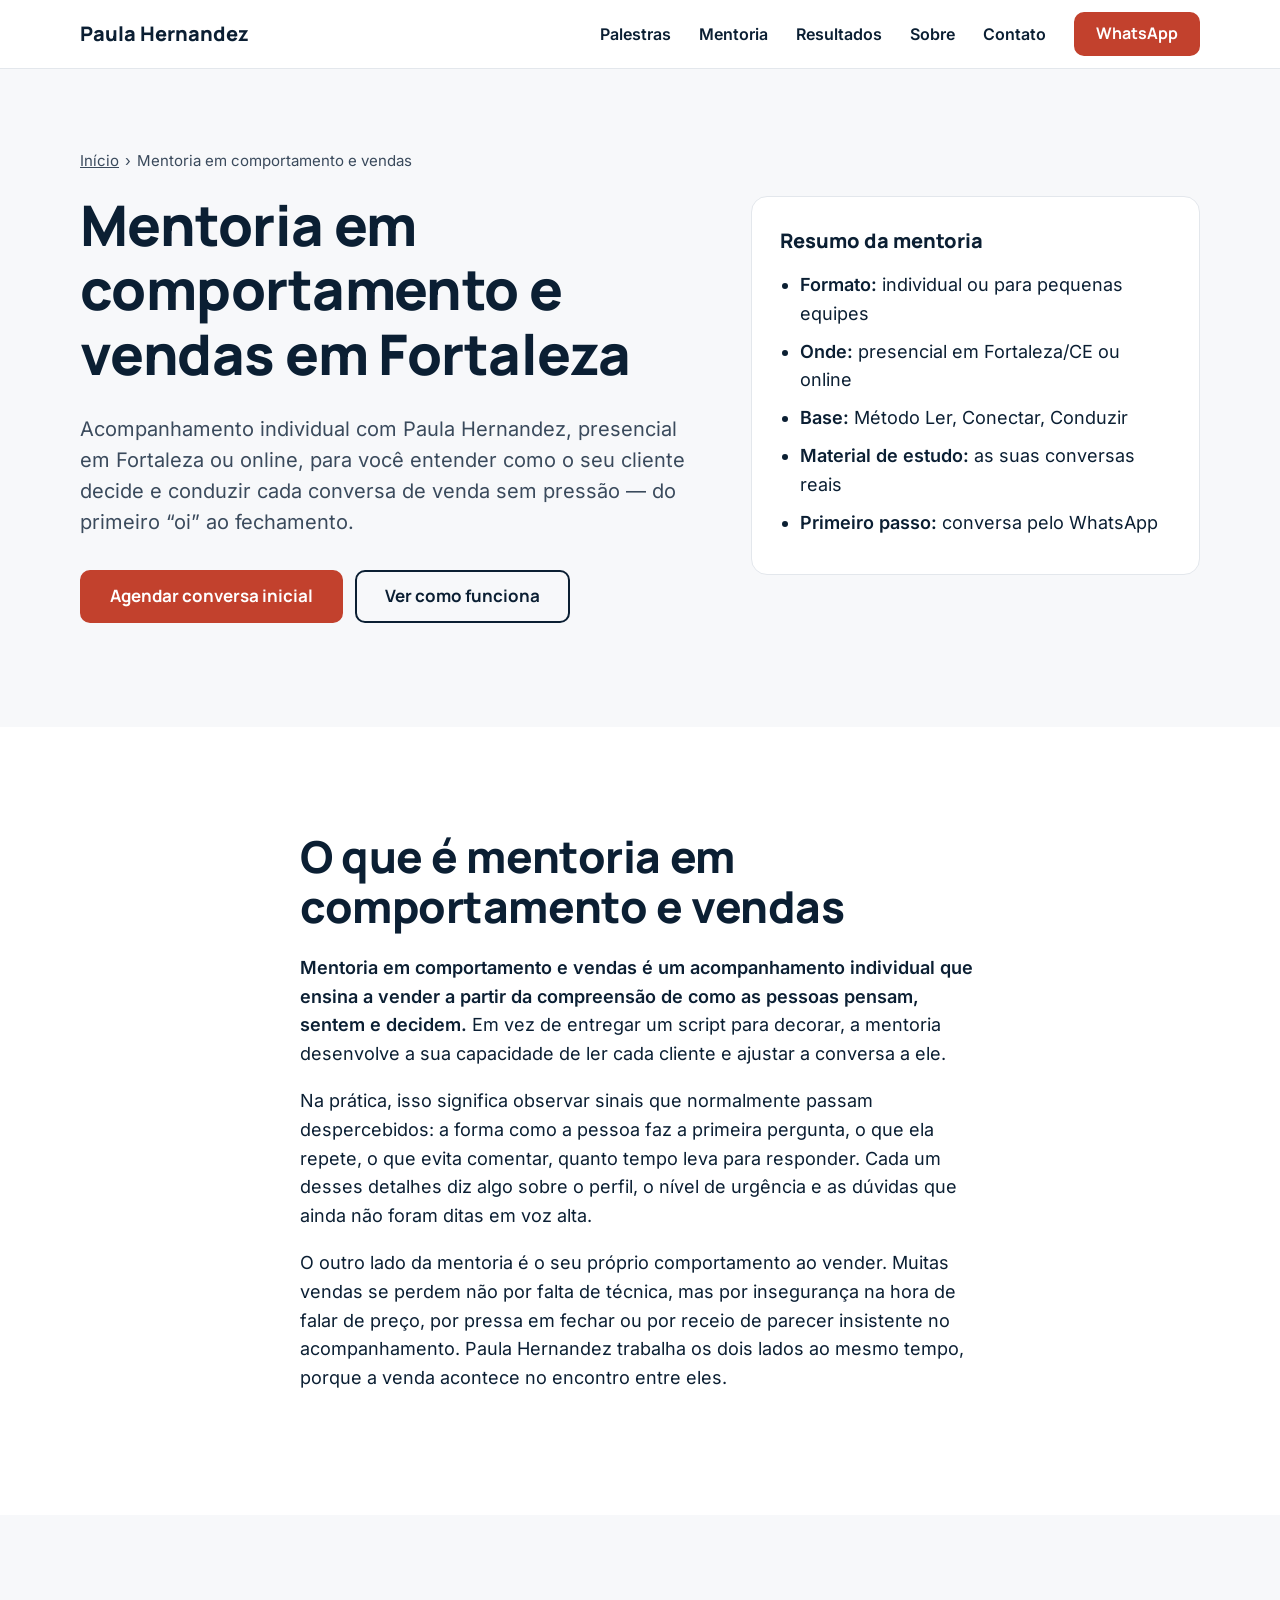
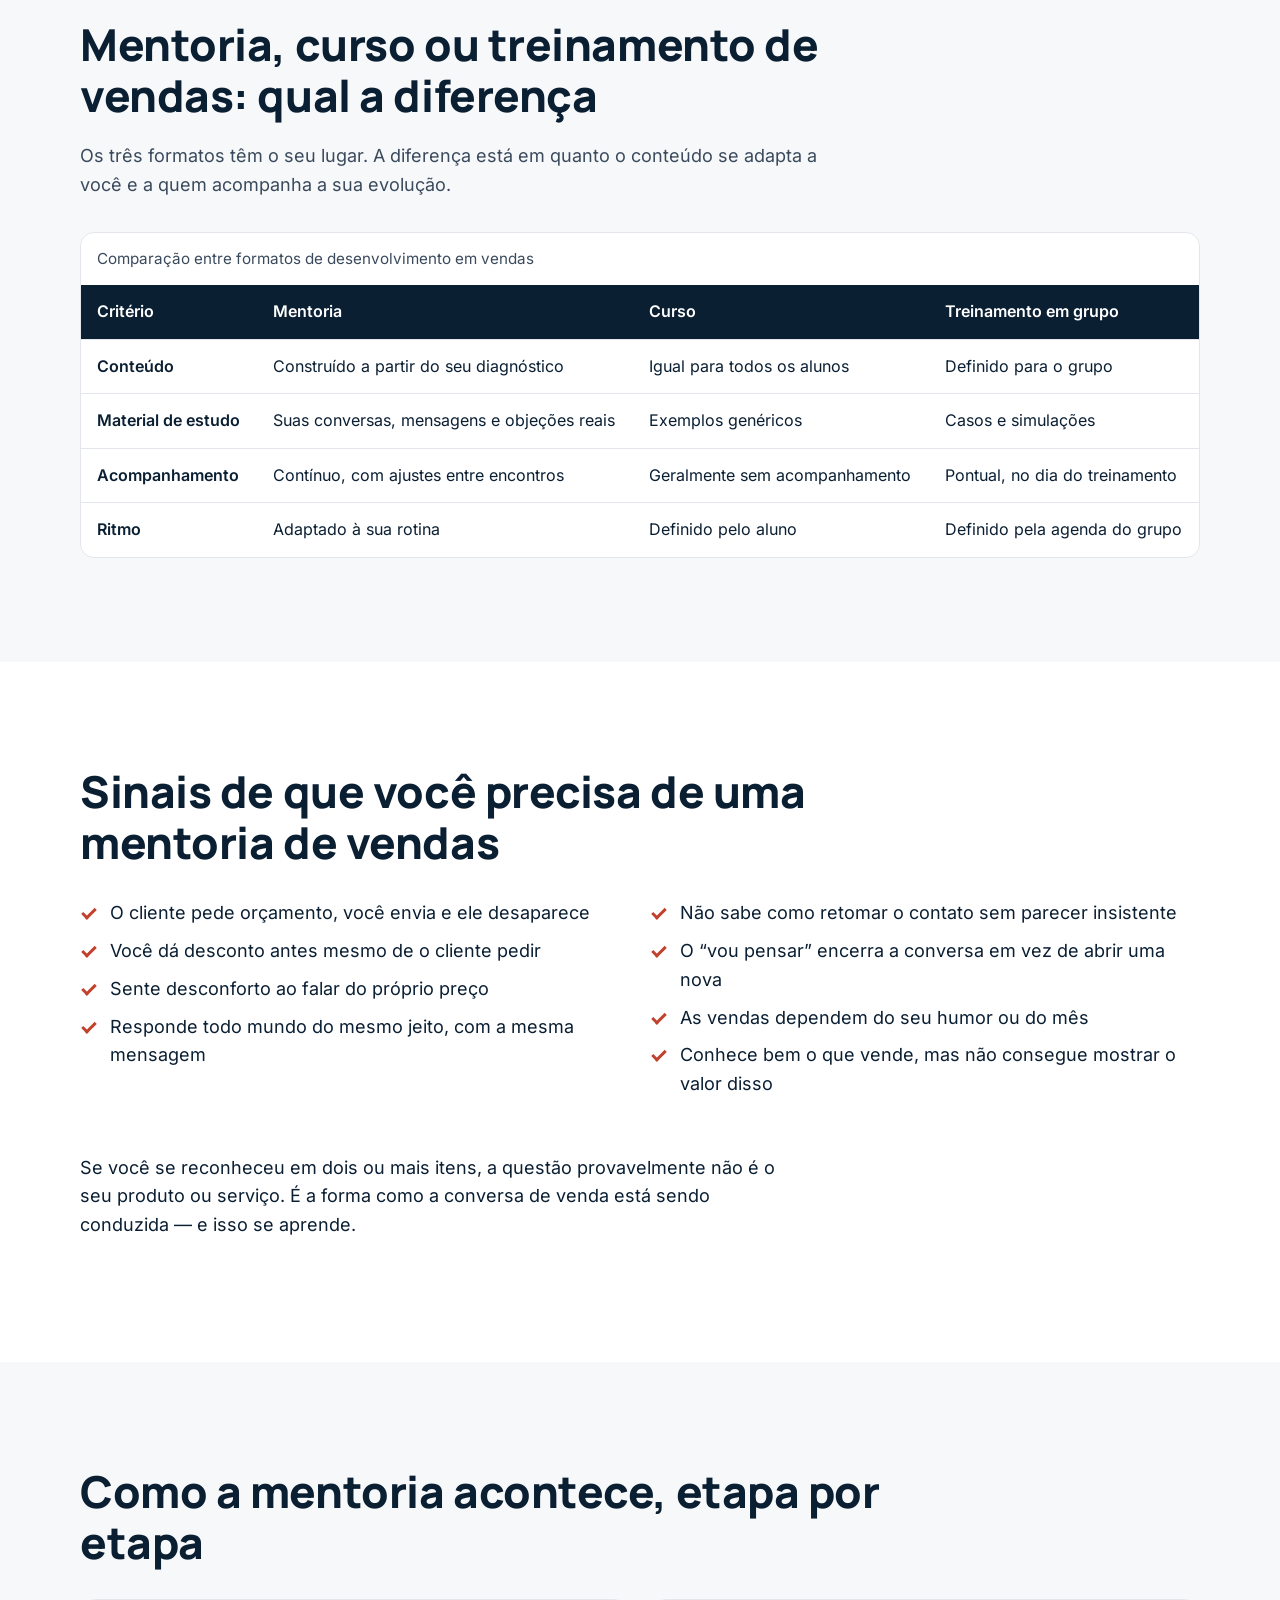
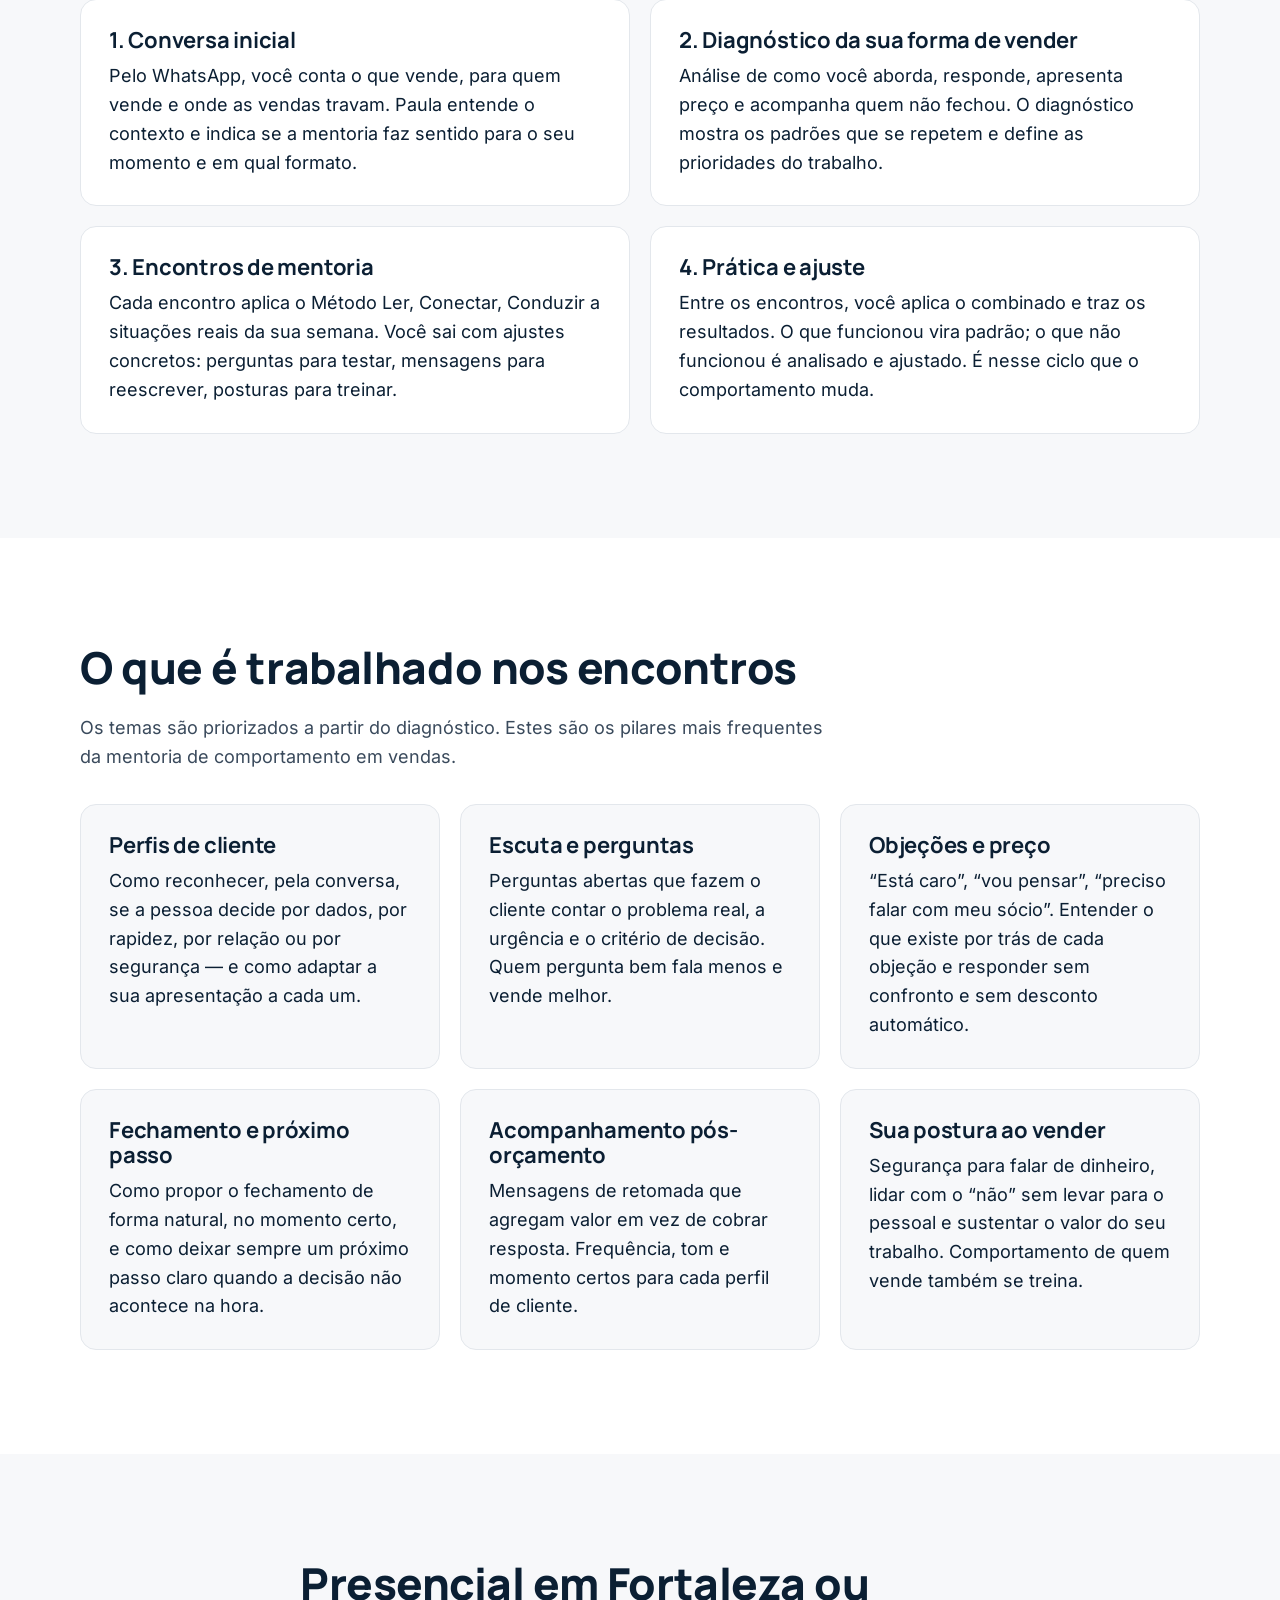
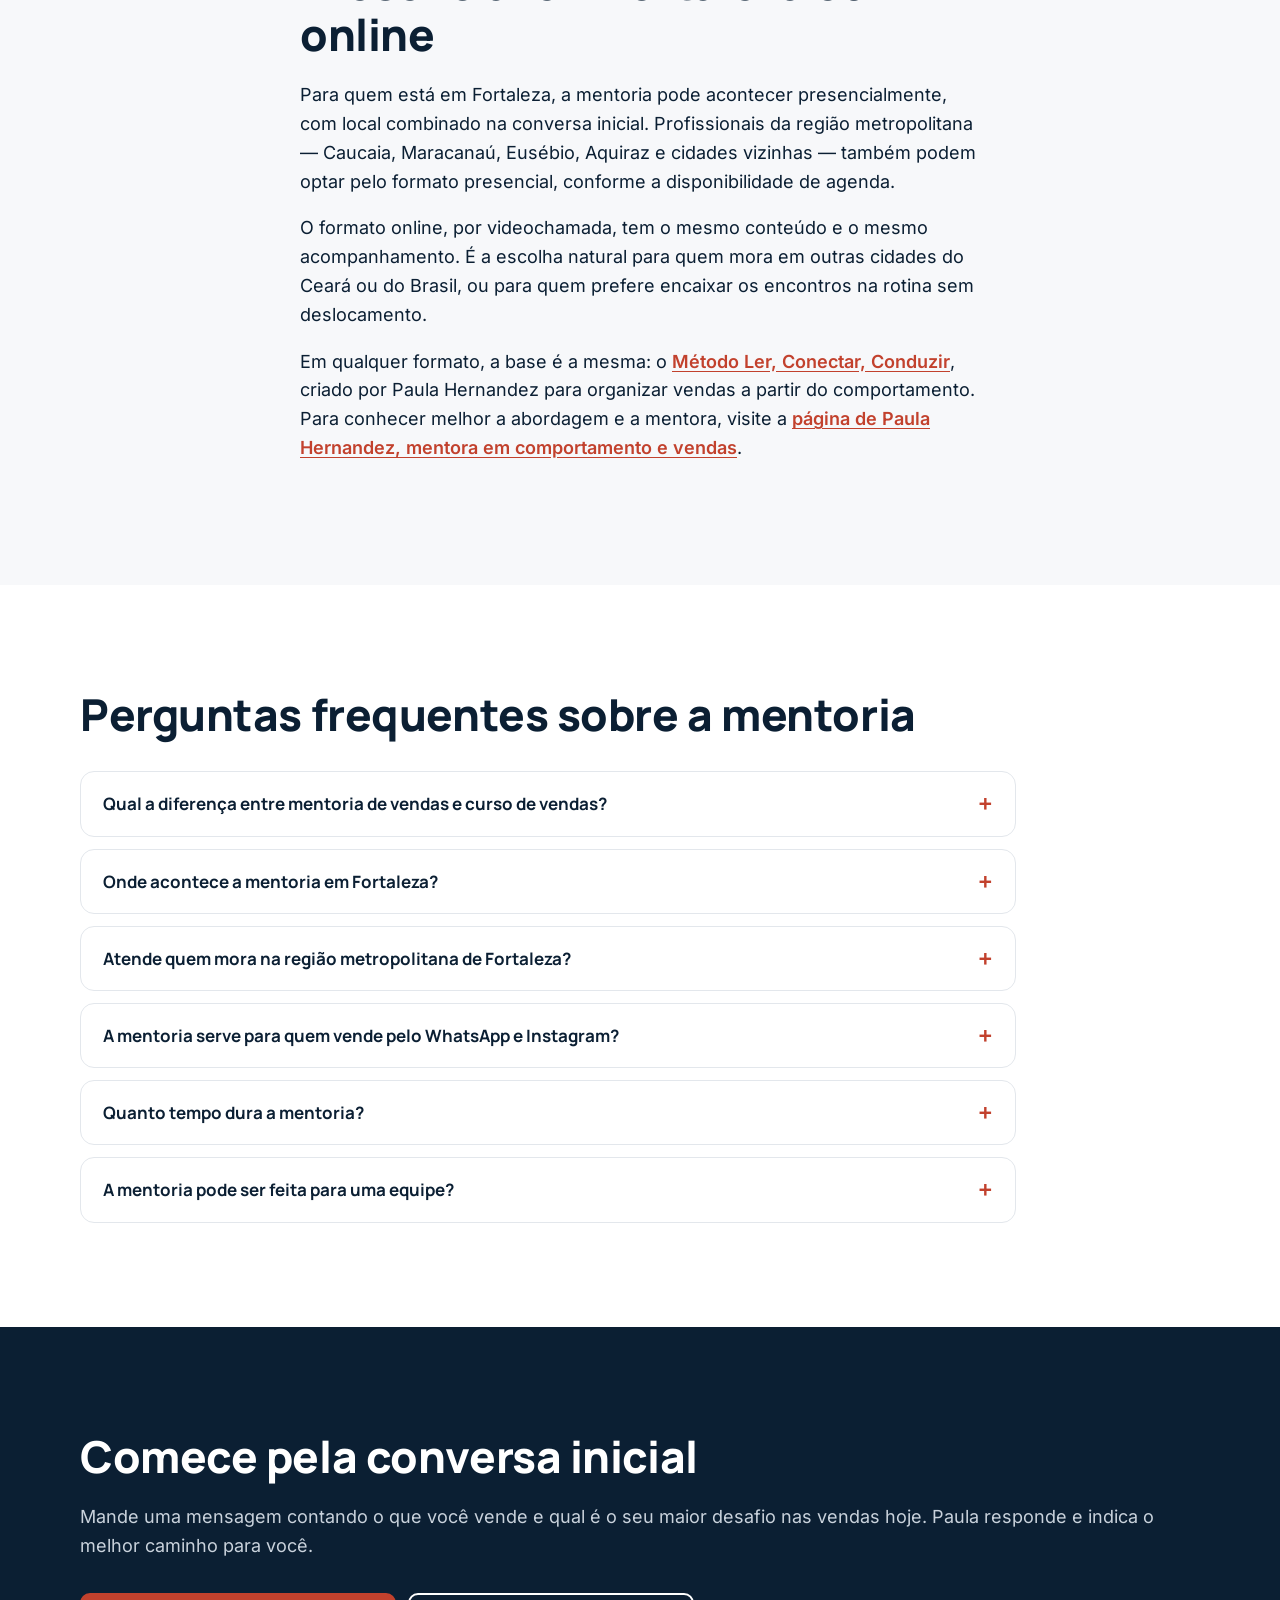
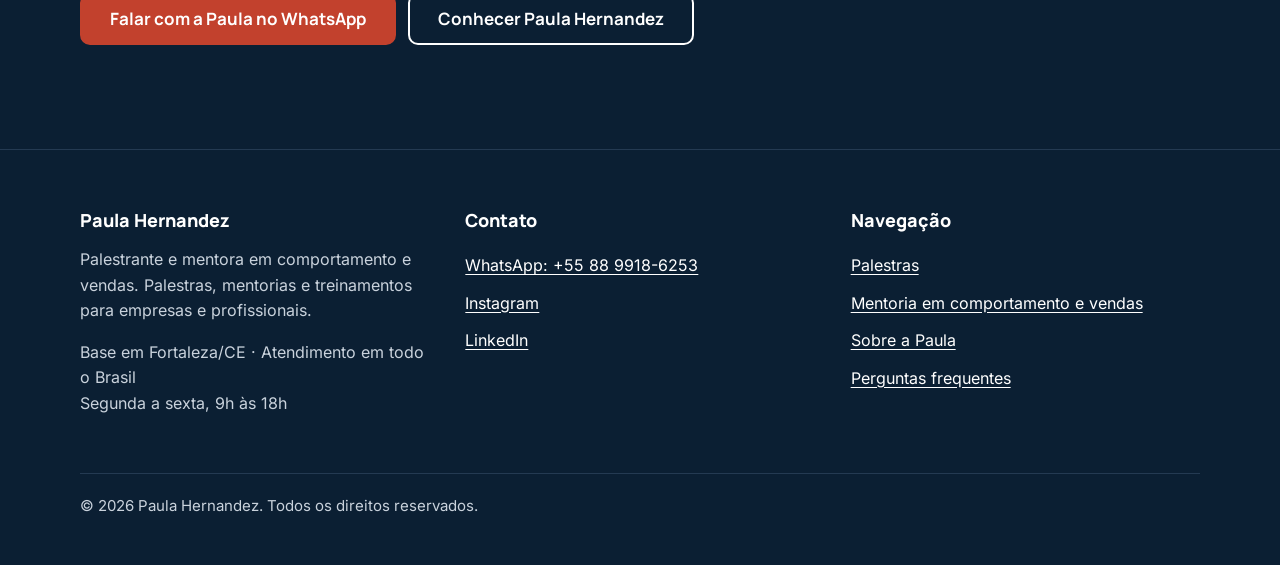
==== commit 52d63cee: "main" ====
--- a/mentoria-em-comportamento-e-vendas-em-fortaleza/index.html
+++ b/mentoria-em-comportamento-e-vendas-em-fortaleza/index.html
@@ -401,9 +401,8 @@
         <p class="rodape-titulo">Contato</p>
         <ul>
           <li><a href="https://wa.me/558899186253" rel="noopener">WhatsApp: +55 88 9918-6253</a></li>
-          <li class="pendente"><a href="https://www.instagram.com/PREENCHER" rel="noopener">Instagram</a></li>
-          <li class="pendente"><a href="https://www.linkedin.com/in/PREENCHER" rel="noopener">LinkedIn</a></li>
-          <li class="pendente"><a href="mailto:PREENCHER-EMAIL">E-mail</a></li>
+          <li><a href="https://www.instagram.com/paulahernandezoficial" rel="noopener">Instagram</a></li>
+          <li><a href="https://www.linkedin.com/in/paulahernandezoficial/" rel="noopener">LinkedIn</a></li>
         </ul>
       </div>
       <nav aria-label="Rodapé">
